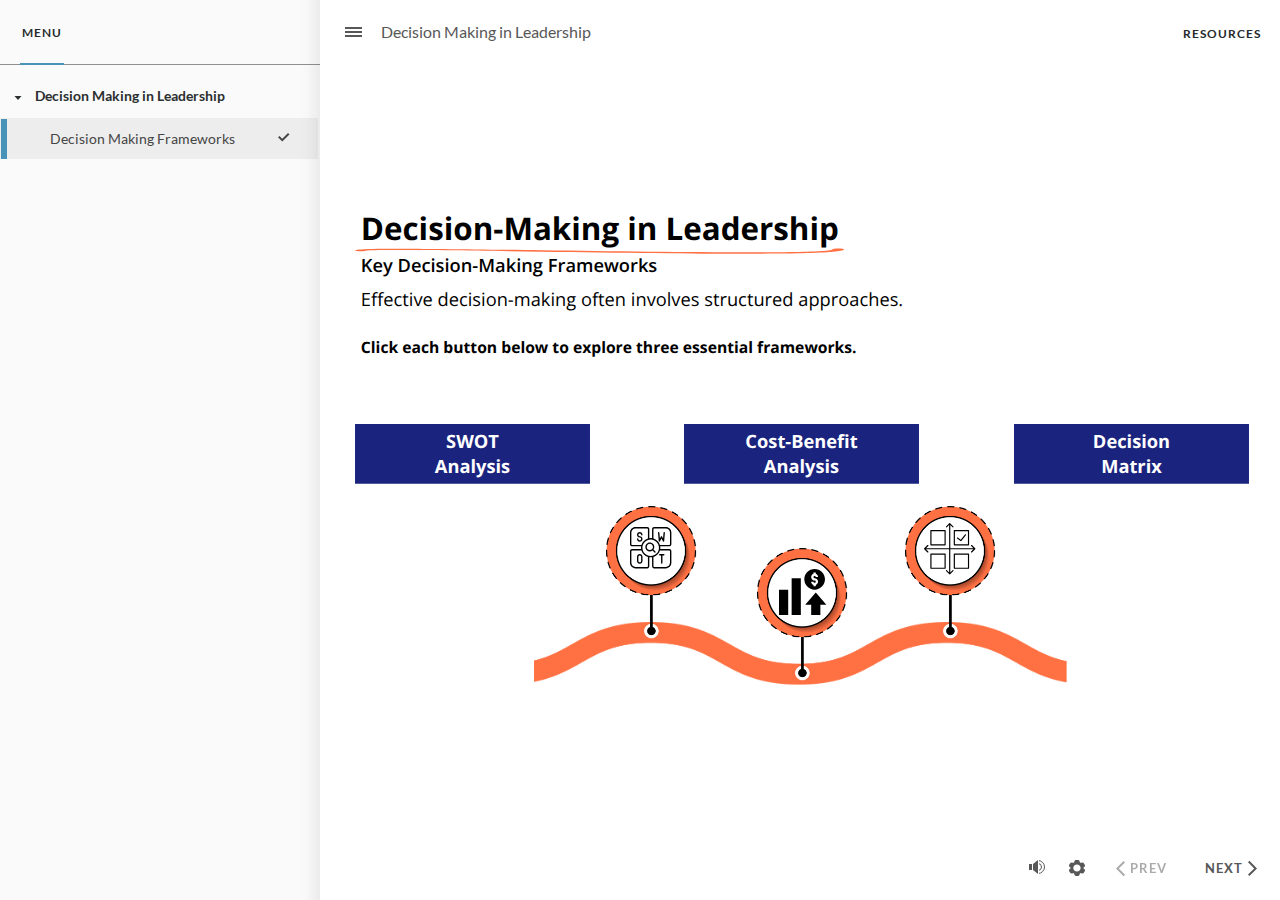
==== index.html @ da57da9d "Initiate WHMIS Mobile Responsive" ====
﻿<!doctype html>
<html lang="en-US">
<head>
  <meta charset="utf-8">
  <!-- Created using Storyline 360 x64 - http://www.articulate.com  -->
  <!-- version: 3.90.32893.0 -->
  <title>Decision Making in Leadership</title>
  <meta http-equiv="x-ua-compatible" content="IE=edge"/>
  <meta name="viewport" content="width=device-width,initial-scale=1,user-scalable=no,shrink-to-fit=no,minimal-ui"/>
  <meta name="apple-mobile-web-app-capable" content="yes"/>
  <style>
    html, body { height: 100%; padding: 0; margin: 0 }
    #app { height: 100%; width: 100%; }
  </style>

  <script>
    window.DS = {};
    window.globals = {
      DATA_PATH_BASE: '',
      HAS_FRAME: true,
      HAS_SLIDE: true,

      lmsPresent: false,
      tinCanPresent: false,
      cmi5Present: false,
      aoSupport: false,
      scale: 'noscale',
      captureRc: false,
      browserSize: 'optimal',
      bgColor: '#FFFFFF',
      features: 'DropInAcc,DropInBase,DropInCore,DropInInteractions,DropInMisc,DropInVectors,DropInVideo,LayerPresentAsDialog,MultipleQuizTracking,UpdatedThemeEditor',
      themeName: 'unified',
      preloaderColor: '#8C8C8C',
      suppressAnalytics: false,
      productChannel: 'stable',
      publishSource: 'storyline',
      aid: 'aid|f736c54e-aaff-4381-aeaa-d3088aadd801',
      cid: '1b842025-2446-4b0e-821f-c59495682ac9',
      playerVersion: '3.90.32893.0',
      publishTimestamp: '2024-08-10T23:24:56.3352626Z',
      maxIosVideoElements: 10,
      connectionSettings: { message: 'You%20are%20offline.%20Trying%20to%20reconnect...', useDarkTheme: true, mode: 'disabled' },
      hasFeature: function(feature) {
        return this.features.split(',').includes(feature);
      },
      
      parseParams: function(qs) {
        if (window.globals.parsedParams != null) {
          return window.globals.parsedParams;
        }
        qs = (qs || window.location.search.substr(1)).split('+').join(' ');
        var params = {},
            tokens,
            re = /[?&]?([^=]+)=([^&]*)/g;

        while (tokens = re.exec(qs)) {
          params[decodeURIComponent(tokens[1]).trim()] =
            decodeURIComponent(tokens[2]).trim();
        }
        window.globals.parsedParams = params;
        return params;
      }

    };
  </script>
  <script>
    var isIe11 = ('ActiveXObject' in window || window.MSBlobBuilder != null)
      && window.msCrypto != null && !window.ActiveXObject;
    if (isIe11) {
      window.globals.unsupportedBrowser = true;
      document.write(atob('[base64]'));
    }
  </script>

  <script>
    if (window.globals.hasFeature('MultiLanguageSinglePackageSupport')) {
      
      
    }
  </script>

  
  <script>window.THREE = { };</script>
  
</head>
<body style="background: #FFFFFF" class="cs-HTML theme-unified">
  <!-- 360 -->
  <script>!function(){var e,i=/iPhone/i,o=/iPod/i,n=/iPad/i,t=/\biOS-universal(?:.+)Mac\b/i,r=/\bAndroid(?:.+)Mobile\b/i,a=/Android/i,d=/(?:SD4930UR|\bSilk(?:.+)Mobile\b)/i,p=/Silk/i,l=/Windows Phone/i,u=/\bWindows(?:.+)ARM\b/i,b=/BlackBerry/i,s=/BB10/i,c=/Opera Mini/i,f=/\b(CriOS|Chrome)(?:.+)Mobile/i,h=/Mobile(?:.+)Firefox\b/i,v=function(e){return void 0!==e&&"MacIntel"===e.platform&&"number"==typeof e.maxTouchPoints&&e.maxTouchPoints>1&&"undefined"==typeof MSStream};e=function(e){var m={userAgent:"",platform:"",maxTouchPoints:0};e||"undefined"==typeof navigator?"string"==typeof e?m.userAgent=e:e&&e.userAgent&&(m={userAgent:e.userAgent,platform:e.platform,maxTouchPoints:e.maxTouchPoints||0}):m={userAgent:navigator.userAgent,platform:navigator.platform,maxTouchPoints:navigator.maxTouchPoints||0};var g=m.userAgent,y=g.split("[FBAN");void 0!==y[1]&&(g=y[0]),void 0!==(y=g.split("Twitter"))[1]&&(g=y[0]);var A=function(e){return function(i){return i.test(e)}}(g),w={apple:{phone:A(i)&&!A(l),ipod:A(o),tablet:!A(i)&&(A(n)||v(m))&&!A(l),universal:A(t),device:(A(i)||A(o)||A(n)||A(t)||v(m))&&!A(l)},amazon:{phone:A(d),tablet:!A(d)&&A(p),device:A(d)||A(p)},android:{phone:!A(l)&&A(d)||!A(l)&&A(r),tablet:!A(l)&&!A(d)&&!A(r)&&(A(p)||A(a)),device:!A(l)&&(A(d)||A(p)||A(r)||A(a))||A(/\bokhttp\b/i)},windows:{phone:A(l),tablet:A(u),device:A(l)||A(u)},other:{blackberry:A(b),blackberry10:A(s),opera:A(c),firefox:A(h),chrome:A(f),device:A(b)||A(s)||A(c)||A(h)||A(f)},any:!1,phone:!1,tablet:!1};return w.any=w.apple.device||w.android.device||w.windows.device||w.other.device,w.phone=w.apple.phone||w.android.phone||w.windows.phone,w.tablet=w.apple.tablet||w.android.tablet||w.windows.tablet,w}(),"object"==typeof exports&&"undefined"!=typeof module?module.exports=e:"function"==typeof define&&define.amd?define((function(){return e})):this.isMobile=e}();
    window.isMobile.apple.tablet = window.isMobile.apple.tablet ||
      (navigator.platform === 'MacIntel' && navigator.maxTouchPoints > 1);
    window.isMobile.apple.device = window.isMobile.apple.device || window.isMobile.apple.tablet;
    window.isMobile.tablet = window.isMobile.tablet || window.isMobile.apple.tablet;
    window.isMobile.any = window.isMobile.any || window.isMobile.apple.tablet;
  </script>

  <div id="focus-sink" tabindex="-1"></div>

  <div id="preso"></div>
  <script>
    (function() {

      var classTypes = [ 'desktop', 'mobile', 'phone', 'tablet' ];

      var addDeviceClasses = function(prefix, testObj) {
        var curr, i;
        for (i = 0; i < classTypes.length; i++) {
          curr = classTypes[i];
          if (testObj[curr]) {
            document.body.classList.add(prefix + curr);
          }
        }
      };

      var params = window.globals.parseParams(),
          isDevicePreview = params.devicepreview === '1',
          isPhoneOverride = params.deviceType === 'phone' || (isDevicePreview && params.phone == '1'),
          isTabletOverride = (params.deviceType === 'tablet' || isDevicePreview) && !isPhoneOverride,
          isMobileOverride = isPhoneOverride || isTabletOverride;

      var deviceView = {
        desktop: !window.isMobile.any && !isMobileOverride,
        mobile: window.isMobile.any || isMobileOverride,
        phone: isPhoneOverride || (window.isMobile.phone && !isTabletOverride),
        tablet: isTabletOverride || window.isMobile.tablet
      };

      window.globals.deviceView = deviceView;
      window.isMobile.desktop = !window.isMobile.any;
      window.isMobile.mobile = window.isMobile.any;

      addDeviceClasses('view-', deviceView);

    })();
  </script>
  
  <script src='story_content/triggers.js' type=text/javascript></script>
<script src='story_content/user.js' type=text/javascript></script>
  <div class="slide-loader"></div>

  <script>
    var doc = document, loader = doc.body.querySelector('.slide-loader'); [ 1, 2, 3 ].forEach(function(n) { var d = doc.createElement('div'); d.style.backgroundColor = window.globals.preloaderColor; d.classList.add('mobile-loader-dot'); d.classList.add('dot' + n); loader.appendChild(d); });
  </script>

  <div class="mobile-load-title-overlay" style="display: none">
    <div class="mobile-load-title">Decision Making in Leadership</div>
  </div>

  <div class="mobile-chrome-warning"></div>

  
<style>
  .warn-connection-dialog {
    display: none;
    background: transparent;
    pointer-events: all;
    position: fixed;
    left: 0;
    top: 0;
    width: 100%;
    height: 100%;
    z-index: 999;
  }

  .warn-connection-content {
    pointer-events: all;
    border-radius: 4px;
    background: white;
    border: 1px solid #E7E7E7;
    color: #333333;
    box-shadow: 0 2px 4px rgba(0, 0, 0, 0.25);
    transition: all 150ms ease-out;
    position: absolute;
    white-space: nowrap;
  }

  .view-phone.is-landscape .warn-connection-content {
    left: 23px;
    bottom: 23px;
  }

  .view-tablet.is-landscape .warn-connection-content {
    left: 50%;
    top: 20px;
    transform: translateX(-50%);
  }

  .view-mobile.is-portrait .warn-connection-content {
    transform: translate(-50%, calc(-100% - 15px));
  }

  .warn-connection-content p {
    display: inline-block;
    margin: 0 8px 0 0;
    line-height: 33px;
    font-size: 11px;
  }

  .warn-connection-content svg {
    position: relative;
    vertical-align: middle;
    margin: 0 2px 2px 8px;
  }

  .view-desktop .warn-connection-content {
    left: 1.5em;
    bottom: 1.5em;
  }

  .view-desktop .warn-connection-content p {
    font-size: 1.1em;
  }

  .is-offline .warn-connection-dialog {
    display: block;
  }

  .is-offline .cs-panel * {
    pointer-events: none !important;
  }

  .is-offline .cs-panel {
    pointer-events: all !important;
  }

  .is-offline #nav-controls * {
    pointer-events: none !important;
  }

  .is-offline #nav-controls {
    pointer-events: all !important;
  }
</style>

<div class="warn-connection-dialog" role="alertdialog" aria-modal="true" tabindex="0" aria-labelledby="warn-connection-message">
  <div class="warn-connection-content">
    <svg width="17" height="15" viewBox="0 0 17 15" xmlns="http://www.w3.org/2000/svg">
      <path fill="#8F0000" stroke="white" d="M16.07,12.98 L15.88,12.23 L9.51,1.21 C8.97,0.26,7.6,0.26,7.06,1.21 L0.69,12.23 C0.15,13.16,0.81,14.36,1.91,14.36 H14.65 C15.47,14.36,16.05,13.7,16.07,12.98 Z"/>
      <path fill="white" stroke="white" d="M8.58,5.5 C8.35,5.28,8.5,5.35,8.21,5.32 C8.09,5.35,7.97,5.49,7.96,5.67 C7.97,5.79,7.98,5.92,7.98,6.04 L7.98,6.04 C7.99,6.17,8,6.31,8.01,6.43 L8.01,6.44 C8.03,6.92,8.06,7.41,8.09,7.9 L8.09,7.9 C8.12,8.39,8.14,8.88,8.17,9.37 C8.17,9.39,8.18,9.42,8.2,9.44 C8.23,9.46,8.25,9.47,8.28,9.47 C8.31,9.47,8.34,9.46,8.35,9.44 C8.37,9.43,8.38,9.4,8.39,9.35 L8.39,9.34 C8.39,9.24,8.4,9.15,8.4,9.05 L8.4,9.05 C8.41,8.96,8.41,8.86,8.42,8.75 C8.43,8.44,8.45,8.12,8.47,7.81 L8.47,7.81 C8.49,7.49,8.51,7.18,8.53,6.87 C8.55,6.46,8.56,6.05,8.59,5.64 L8.6,5.62 C8.6,5.57,8.59,5.53,8.58,5.5 L8.21,5.32 Z"/>
      <circle fill="white" stroke="white" cx="8.3" cy="11.35" r="0.3"/>
    </svg>
    <p id="warn-connection-message">You are offline. Trying to reconnect...</p>
  </div>
</div>

<script>
  (function() {
    window.DS.connection = {
      warningShown: false,
      assets: {},
      loadingAssetGroup: false,
      retryDelay: 500
    };

    var connectionSettings = window.globals.connectionSettings || {};

    var useConnectionMessages = window.AbortController != null &&
      window.location.protocol != 'file:' &&
      connectionSettings.mode === 'normal';

    window.DS.connection.useConnectionMessages = useConnectionMessages;

    var assetCount = 0;
    var checkLoadedId;


    if (useConnectionMessages && connectionSettings != null) {
      var contentEl = document.querySelector('.warn-connection-content');
      var messageEl = contentEl.querySelector('p');

      if (connectionSettings.useDarkTheme) {
        contentEl.style.borderColor = '#BABBBA';
        contentEl.style.backgroundColor = '#282828';
        contentEl.style.color = '#FFFFFF';
      }

      if (connectionSettings.message != null) {
        messageEl.textContent = window.decodeURIComponent(connectionSettings.message);
      }
    }

    function checkAssetsReady() {
      for (var i in DS.connection.assets) {
        if (!DS.connection.assets[i].success) {
          return false;
        }
      }
      return true;
    }

    function stopAssetGroup() {
      if (!useConnectionMessages) { return; }

      assetCount = 0;

      DS.connection.oldAssetGroup = DS.connection.assets;
      DS.connection.assets = {};
      DS.connection.loadingAssetGroup = false;
      clearInterval(checkLoadedId);
    }

    function startAssetGroup() {
      if (!useConnectionMessages) { return; }
      var ticks = 0;
      clearInterval(checkLoadedId);
      checkLoadedId = setInterval(function() {
        var loaded = 0;
        if (assetCount === 0 && loaded === 0) {
          clearInterval(checkLoadedId);
          return;
        }

        for (var i in DS.connection.assets) {
          if (DS.connection.assets[i].success) {
            loaded++;
          }
        }

        if (assetCount === loaded && checkAssetsReady()) {
          for (var i in DS.connection.assets) {
            if (DS.connection.assets[i].action) {
              DS.connection.assets[i].action();
            }
          }
          hideWarning();
          stopAssetGroup();
        }
      }, 100)
    }

    function requiredAsset(url, action, retry, type) {
      if (!useConnectionMessages) { return; }
      if (DS.connection.assets[url]) { return; }

      DS.connection.assets[url] = {
        success: false, action: action, retry: retry, type: type
      };
      assetCount = Object.keys(DS.connection.assets).length;
      if (!DS.connection.loadingAssetGroup) {
        startAssetGroup();
      }
      DS.connection.loadingAssetGroup = true;
    }

    function assetLoaded(url) {
      if (!useConnectionMessages) { return; }
      if (DS.connection.assets[url]) {
        DS.connection.assets[url].success = true;
      }
    }

    function assetFailed(url) {
      if (!useConnectionMessages) { return; }
      if (!DS.connection.assets[url]) {
        if (/\.js$/.test(url) && url.indexOf('transcripts') === -1) {
          setTimeout(function() {
            if (DS.connection.lastSlideLoaded != null) {
              DS.connection.lastSlideLoaded();
            }
          }, DS.connection.retryDelay);
        }
        return;
      }
      if (!DS.connection.warningShown) { showWarning(); }
      if (DS.connection.assets[url].retry) {
        setTimeout(function() {
          if (!DS.connection.assets[url].success) {
            DS.connection.assets[url].retry()
          }
        }, DS.connection.retryDelay);
      }
    }

    function hideWarning() {
      document.body.classList.remove('is-offline');
      DS.connection.warningShown = false;
      enableKeys();
    }
    DS.connection.hideWarning = hideWarning

    function showWarning(btn) {
      document.body.classList.add('is-offline')
      DS.connection.warningShown = true;
      updateWarningPosition();
      disableKeys();
    }

    function updateWarningPosition() {
      if (!DS.connection.warningShown) {
        return;
      }

      var isPortrait = document.body.classList.contains('is-portrait');
      var isMobile = document.body.classList.contains('view-mobile');
      var warningEl = document.querySelector('.warn-connection-content');

      if (isPortrait && isMobile) {
        var slide = document.querySelector('.primary-slide');
        var slideRect = slide != null
          ? slide.getBoundingClientRect()
          : { top: window.innerHeight, left: 0, width: window.innerWidth };

        warningEl.style.top = `${slideRect.top}px`
        warningEl.style.left = `${slideRect.left + slideRect.width / 2}px`
      } else {
        warningEl.style.top = null;
        warningEl.style.left = null;
      }

      window.requestAnimationFrame(updateWarningPosition);
    }

    function onDisableKeyDown(e) {
      e.preventDefault();
      e.stopImmediatePropagation();
    }

    function onDisableKeyUp(e) {
      e.preventDefault();
      e.stopImmediatePropagation();
    }

    var accStyle = document.createElement('style');
    var warnDialogEl = document.querySelector('.warn-connection-dialog');

    function disableKeys() {
      if (DS.views && DS.views.nsStack && DS.views.nsStack.length === 1) {
        DS.views.nsStack[0].tabReachable = false
        DS.views.nsStack[0].updateTabIndex(true, true);
      }

      accStyle.innerHTML = '.acc-shadow-dom { display: none; }';
      document.body.appendChild(accStyle);

      warnDialogEl.parentNode.append(warnDialogEl);
      warnDialogEl.focus();
    }

    function enableKeys() {
      accStyle.remove();
      if (DS.views && DS.views.nsStack && DS.views.nsStack.length === 1 && DS.views.nsStack[0].name === '_frame') {
        DS.views.nsStack[0].tabReachable = true;
        DS.views.nsStack[0].updateTabIndex();
      }
    }

    // these will all be noops if the feature flag isn't set in
    // the data and `window.globals.features`
    DS.connection.requiredAsset = requiredAsset;
    DS.connection.assetLoaded = assetLoaded;
    DS.connection.assetFailed = assetFailed;
    DS.connection.stopAssetGroup = stopAssetGroup;
    DS.connection.startAssetGroup = startAssetGroup;
  })();
</script>


  <script>
    
    if (window.autoSpider && window.vInterfaceObject) {
      document.querySelector('.mobile-load-title-overlay').style.display = 'none';
    }
  </script>

  

  <link rel="stylesheet" href="html5/data/css/output.min.css" data-noprefix/>
</body>
<script src="html5/lib/scripts/bootstrapper.min.js"></script>
</html>
---- html5/data/css/output.min.css ----
@font-face {
  font-family: 'LatoBold Charset1_ BoldC9734A24';
  src: url('[data-uri]');
  font-style: normal;
  font-weight: normal;
}
@font-face {
  font-family: 'Lato Charset1_ 6N2xPAdk33D9E3E8';
  src: url('[data-uri]');
  font-style: normal;
  font-weight: normal;
}
@font-face {
  font-family: 'Open Sans Charset1_ 6DQ9A787F08';
  src: url('[data-uri]');
  font-style: normal;
  font-weight: normal;
}
@font-face {
  font-family: 'Open Sans SemiBold BoldFB4260C0';
  src: url('[data-uri]');
  font-style: normal;
  font-weight: normal;
}
@font-face {
  font-family: 'Open SansBold CharsBoldFCAA1B96';
  src: url('[data-uri]');
  font-style: normal;
  font-weight: normal;
}
@font-face {
  font-family: 'Open Sans Charset0_v9TY33EDE6F2';
  src: url('[data-uri]');
  font-style: normal;
  font-weight: normal;
}
@font-face {
  font-family: 'Open Sans SemiBold Bold00AC2607';
  src: url('[data-uri]');
  font-style: normal;
  font-weight: normal;
}
@font-face {
  font-family: 'Open SansBold CharsBoldE47A47C6';
  src: url('[data-uri]');
  font-style: normal;
  font-weight: normal;
}
.cs-HTML {
  background: rgba(255, 255, 255, 1);
}
.cs-pxabnsnfns00001100101 .cs-infopanel  {
  box-shadow: 0 1px 0 rgba(0, 0, 0, 0);
  background: rgba(255, 255, 255, 1);
}
.cs-pxabnsnfns00001100101 .cs-infopanel .cs-link {
  color: rgba(88, 88, 88, 1);
}
.cs-pxabnsnfns00001100101 .cs-infopanel .cs-link:hover {
  color: rgba(255, 255, 255, 1);
}
.cs-pxabnsnfns00001100101 .cs-infopanel .cs-name {
  color: rgba(68, 68, 68, 1);
}
.cs-pxabnsnfns00001100101 .cs-infopanel .cs-title {
  color: rgba(153, 153, 153, 1);
}
.cs-pxabnsnfns00001100101 .cs-infopanelpopup  {
  box-shadow: 0 1px 0 rgba(0, 0, 0, 0);
  background: rgba(0, 0, 0, 0);
}
.cs-pxabnsnfns00001100101 .cs-infopanelpopup .cs-link {
  color: rgba(255, 0, 0, 1);
}
.cs-pxabnsnfns00001100101 .cs-infopanelpopup .cs-link:hover {
  color: rgba(255, 255, 255, 1);
}
.cs-pxabnsnfns00001100101 .cs-infopanelpopup .cs-name {
  color: rgba(255, 255, 255, 1);
}
.cs-pxabnsnfns00001100101 .cs-infopanelpopup .cs-bio {
  color: rgba(88, 88, 88, 1);
}
.cs-pxabnsnfns00001100101 .cs-timer  {
  color: rgba(88, 88, 88, 1);
}
.cs-pxabnsnfns00001100101 .cs-duration stop:first-child {
  stop-color: rgba(220, 220, 220, 1);
}
.cs-pxabnsnfns00001100101 .cs-duration stop:last-child {
  stop-color: rgba(220, 220, 220, 1);
}
.cs-pxabnsnfns00001100101 .cs-elapsed stop:first-child {
  stop-color: rgba(254, 227, 71, 1);
}
.cs-pxabnsnfns00001100101 .cs-elapsed stop:last-child {
  stop-color: rgba(254, 227, 71, 1);
}
.cs-pxabnsnfns00001100101 .cs-timer .cs-pie .cs-innerstroke {
  stroke: rgba(199, 199, 199, 1);
}
.cs-pxabnsnfns00001100101 .cs-timer .cs-pie .cs-innerborder {
  stroke: rgba(255, 255, 255, 1);
}
.cs-pxabnsnfns00001100101 .cs-window  {
  box-shadow: 0 8px 5px rgba(0, 0, 0, 0.2);
  border-color: rgba(49, 99, 0, 1);
  background: rgba(250, 250, 250, 1);
  color: rgba(70, 70, 70, 1);
}
.cs-pxabnsnfns00001100101 .cs-window .cs-diva {
  border-color: rgba(0, 0, 0, 0);
}
.cs-pxabnsnfns00001100101 .cs-window .cs-divb {
  border-color: rgba(0, 0, 0, 0);
}
.cs-pxabnsnfns00001100101 .cs-editor .cs-editor-slide {
  color: rgba(255, 255, 255, 1);
}
.cs-pxabnsnfns00001100101 .cs-editor .cs-editor-html {
  color: rgba(70, 70, 70, 1);
}
.cs-pxabnsnfns00001100101 .cs-editor .cs-editor-button {
  text-shadow: 0 1px 0 rgba(0, 0, 0, 0);
  color: rgba(255, 255, 255, 1);
  border-color: rgba(33, 68, 0, 1);
  background: rgba(60, 124, 0, 1);
}
.cs-pxabnsnfns00001100101 .cs-editor .cs-editor-button:hover {
  background: rgba(66, 142, 0, 1);
}
.cs-pxabnsnfns00001100101 .cs-editor .cs-editor-button:active {
  background: rgba(46, 93, 0, 1);
}
.cs-pxabnsnfns00001100101 .cs-listitem  {
  color: rgba(70, 70, 70, 1);
  border-color: none;
  border: 1px solid transparent;
}
.cs-pxabnsnfns00001100101 .cs-listitem:hover {
  background: rgba(0, 0, 0, 0.05);
  border-color: rgba(142, 143, 142, 1) !important;
  border-width: 1px;
  border-radius: 2px;
  border-style: solid;
  box-sizing: border-box;
}
.cs-pxabnsnfns00001100101 .cs-listitem.hover {
  background: rgba(0, 0, 0, 0.05);
  border-color: rgba(142, 143, 142, 1) !important;
  border-width: 1px;
  border-radius: 2px;
  border-style: solid;
  box-sizing: border-box;
}
.cs-pxabnsnfns00001100101 .cs-glossary  {
  color: rgba(70, 70, 70, 1);
}
.cs-pxabnsnfns00001100101 .cs-glossary .cs-scrolling-panel {
  background: rgba(0, 0, 0, 0);
}
.cs-pxabnsnfns00001100101 .cs-glossary .cs-term.cs-selected .cs-choice-list-trigger {
  color: rgba(255, 255, 255, 1);
  background: rgba(255, 255, 255, 1);
}
.cs-pxabnsnfns00001100101 .cs-glossary .cs-term.cs-selected .cs-choice-list-trigger:focus {
  color: rgba(255, 255, 255, 1);
  background: rgba(255, 255, 255, 1);
}
.cs-pxabnsnfns00001100101 .cs-glossary .cs-term:hover .cs-choice-list-trigger {
  background: rgba(70, 70, 70, 1);
}
.cs-pxabnsnfns00001100101 .cs-glossary .cs-term.hover .cs-choice-list-trigger {
  background: rgba(70, 70, 70, 1);
}
.cs-pxabnsnfns00001100101 .cs-glossary .cs-term .cs-choice-list-trigger:focus {
  background: rgba(70, 70, 70, 1);
}
.cs-pxabnsnfns00001100101 .cs-glossary .cs-diva {
  border-color: rgba(0, 0, 0, 0);
}
.cs-pxabnsnfns00001100101 .cs-glossary .cs-divb {
  border-color: rgba(0, 0, 0, 0);
}
.cs-pxabnsnfns00001100101 .cs-glossary .cs-divc {
  border-color: rgba(0, 0, 0, 0);
}
.cs-pxabnsnfns00001100101 .cs-glossary .cs-heading {
  color: rgba(44, 47, 48, 1);
  font-weight: 700;
}
.note-content p span {
  color: rgba(70, 70, 70, 1);
  line-height: 1.4em;
  font-size: 103.769%;
}
.cs-pxabnsnfns00001100101 .cs-resource .cs-separator {
  border-color: rgba(0, 0, 0, 0);
}
.cs-pxabnsnfns00001100101 .cs-outline  {
  color: rgba(45, 45, 45, 1);
}
.cs-pxabnsnfns00001100101 .cs-outline .cs-diva {
  border-color: rgba(0, 0, 0, 0);
}
.cs-pxabnsnfns00001100101 .cs-outline .cs-divb {
  border-color: rgba(0, 0, 0, 0);
}
.cs-pxabnsnfns00001100101 .cs-outline .cs-divc {
  border-color: rgba(0, 0, 0, 0);
}
.cs-pxabnsnfns00001100101 .cs-outline .cs-search-filter:hover {
  color: rgba(0, 0, 0, 0);
}
.cs-pxabnsnfns00001100101 .cs-outline .cs-search-filter.hover {
  color: rgba(0, 0, 0, 0);
}
.cs-pxabnsnfns00001100101 .cs-transcript  {
  color: rgba(255, 255, 255, 1);
}
.cs-pxabnsnfns00001100101 .cs-transcript .cs-div {
  border-color: rgba(0, 0, 0, 0);
}
.cs-pxabnsnfns00001100101 .cs-tabs:not(.topmenu-item) {
  color: rgba(39, 43, 44, 1);
}
.cs-pxabnsnfns00001100101 .cs-tabs .cs-inner-button:not(.topmenu-item) {
  text-shadow: 0 1px 0 rgba(0, 0, 0, 0);
}
.cs-pxabnsnfns00001100101 .cs-tabs:hover:not(.topmenu-item) {
  color: rgba(39, 43, 44, 1);
}
.cs-pxabnsnfns00001100101 .cs-tabs.cs-selected {
  background: rgba(0, 0, 0, 0);
  color: rgba(39, 43, 44, 1);
}
.cs-pxabnsnfns00001100101 .cs-seekcontrol  {
  background: rgba(0, 0, 0, 0);
  border-color: rgba(0, 0, 0, 0);
}
.cs-pxabnsnfns00001100101 .cs-seekcontrol .cs-button:hover .cs-icon {
  fill: rgba(255, 255, 255, 1);
}
.cs-pxabnsnfns00001100101 .cs-seekcontrol .cs-button.hover .cs-icon {
  fill: rgba(255, 255, 255, 1);
}
.cs-pxabnsnfns00001100101 .cs-seekcontrol .cs-button .cs-icon-shadow {
  fill: rgba(0, 0, 0, 0);
}
.cs-pxabnsnfns00001100101 .cs-seekcontrol .cs-button .cs-icon {
  fill: rgba(140, 140, 140, 1);
}
.cs-pxabnsnfns00001100101 .cs-seekcontrol .cs-seek .cs-fill {
  background: rgba(255, 255, 255, 0.6);
}
.cs-pxabnsnfns00001100101 .cs-seekcontrol .cs-seek {
  background: rgba(142, 143, 142, 1);
  border-color: rgba(0, 0, 0, 0);
}
.cs-pxabnsnfns00001100101 .cs-searchinput .cs-input {
  color: rgba(70, 70, 70, 1);
  border-color: rgba(0, 0, 0, 0);
  background: rgba(0, 0, 0, 0.05);
}
.cs-pxabnsnfns00001100101 .cs-searchinput .cs-input:focus {
  color: rgba(44, 47, 48, 1);
  background: rgba(41, 41, 41, 1);
}
.cs-pxabnsnfns00001100101 .cs-searchinput .cs-input:hover {
  box-shadow: inset 0 0 1px 0 rgba(69, 126, 19, 0);
}
.cs-pxabnsnfns00001100101 .cs-searchinput .cs-input.hover {
  box-shadow: inset 0 0 1px 0 rgba(69, 126, 19, 0);
}
.cs-pxabnsnfns00001100101 .cs-searchinput .cs-button .cs-icon {
  fill: rgba(88, 88, 88, 1);
}
.cs-pxabnsnfns00001100101 .cs-searchinput .cs-button:hover {
  fill: rgba(63, 133, 0, 1);
}
.cs-pxabnsnfns00001100101 .cs-searchinput .cs-button.hover {
  fill: rgba(63, 133, 0, 1);
}
.cs-pxabnsnfns00001100101 .cs-menu  {
  box-shadow: 0 1px 0 rgba(0, 0, 0, 0);
  background: rgba(250, 250, 250, 1);
}
.cs-pxabnsnfns00001100101 .cs-topmenu-item.active .cs-tab {
  background: rgba(250, 250, 250, 1);
}
.cs-pxabnsnfns00001100101 .cs-logo  {
  box-shadow: 0 1px 0 rgba(37, 75, 0, 1);
  background: rgba(255, 255, 255, 0);
}
.cs-pxabnsnfns00001100101 .cs-checkbox  {
  color: rgba(255, 255, 255, 1);
}
.cs-pxabnsnfns00001100101 .cs-checkbox:hover {
  border-color: rgba(175, 221, 130, 1);
}
.cs-pxabnsnfns00001100101 .cs-checkbox.hover {
  border-color: rgba(175, 221, 130, 1);
}
.cs-pxabnsnfns00001100101 .cs-checkbox .cs-box {
  color: rgba(255, 255, 255, 1);
  border-color: rgba(42, 83, 0, 1);
}
.cs-pxabnsnfns00001100101 .cs-checkbox .cs-box:checked::after {
  color: rgba(43, 196, 0, 1);
}
.cs-pxabnsnfns00001100101 .cs-button  {
  text-shadow: 0 1px 0 rgba(0, 0, 0, 0);
  color: rgba(88, 88, 88, 1);
  border-color: rgba(0, 0, 0, 0);
  background: rgba(0, 0, 0, 0);
  box-shadow: 0 1px 0 rgba(0, 0, 0, 0);
}
.cs-pxabnsnfns00001100101 .cs-button .cs-icon {
  fill: rgba(88, 88, 88, 1);
}
.cs-pxabnsnfns00001100101 .cs-button .cs-icon-shadow {
  fill: rgba(0, 0, 0, 0);
}
.cs-pxabnsnfns00001100101 .cs-button:hover {
  background: rgba(39, 43, 44, 1);
}
.cs-pxabnsnfns00001100101 .cs-button.hover {
  background: rgba(39, 43, 44, 1);
}
.cs-pxabnsnfns00001100101 .cs-button:active {
  background: rgba(0, 0, 0, 0);
}
.cs-pxabnsnfns00001100101 .cs-button.cs-disabled:hover {
  background: rgba(0, 0, 0, 0);
}
.cs-pxabnsnfns00001100101 .cs-button.cs-disabled.hover {
  background: rgba(0, 0, 0, 0);
}
.cs-pxabnsnfns00001100101 .cs-button.cs-disabled:active {
  background: rgba(0, 0, 0, 0);
}
.cs-pxabnsnfns00001100101 .cs-button.cs-volume:hover {
  background: rgba(0, 0, 0, 0);
}
.cs-pxabnsnfns00001100101 .cs-button.cs-volume.hover {
  background: rgba(0, 0, 0, 0);
}
.cs-pxabnsnfns00001100101 .cs-button.cs-volume:active {
  background: rgba(0, 0, 0, 0);
}
.cs-pxabnsnfns00001100101.cs-base  {
  color: rgba(88, 88, 88, 1);
  border-color: rgba(255, 255, 255, 0);
  background: rgba(255, 255, 255, 1);
}
.cs-pxabnsnfns00001100101.cs-base .cs-separator .cs-diva {
  background: rgba(250, 250, 250, 1);
}
.cs-pxabnsnfns00001100101.cs-base .cs-separator .cs-divb {
  background: rgba(0, 0, 0, 0);
}
.cs-pxabnsnfns00001100101.cs-base .cs-topmenu-item.active .cs-tab {
  border-color: rgba(250, 250, 250, 1);
}
.cs-pxabnsnfns00001100101.cs-base .cs-topmenu-item.active .cs-panel {
  border-color: rgba(250, 250, 250, 1);
}
.cs-pxabnsnfns00001100101.cs-base .cs-left {
  background: rgba(250, 250, 250, 1);
}
.cs-pxabnsnfns00001100101.cs-base .cs-area-primary .cs-slide-container {
  background: rgba(255, 255, 255, 1);
}
.cs-pxabnsnfns00001100101.cs-base.cs-custom-theme .cs-brandhighlight-bg {
  background: rgba(72, 147, 184, 1) !important;
}
.cs-pxabnsnfns00001100101.cs-base.cs-custom-theme .cs-brandhighlight-secondary-bg {
  background: rgba(72, 147, 184, 1) !important;
}
.cs-pxabnsnfns00001100101.cs-base.cs-custom-theme .cs-brandhighlight-border {
  border-color: rgba(72, 147, 184, 1) !important;
}
.cs-pxabnsnfns00001100101.cs-base.cs-custom-theme .cs-brandhighlight-text {
  color: rgba(72, 147, 184, 1) !important;
}
.cs-pxabnsnfns00001100101.cs-base.cs-custom-theme .cs-brandhighlight-fill {
  fill: rgba(72, 147, 184, 1) !important;
}
.cs-pxabnsnfns00001100101.cs-base.cs-custom-theme .cs-listitem.cs-selected {
  background-color: rgba(0, 0, 0, 0.05) !important;
}
.cs-pxabnsnfns00001100101 .cs-volume::-moz-range-thumb {
  border-color: rgba(43, 85, 0, 1);
  box-shadow: inset 0 0 1px 0 rgba(43, 85, 0, 1);
  background: rgba(255, 255, 255, 1);
}
.cs-pxabnsnfns00001100101 .cs-volume::-ms-thumb {
  border-color: rgba(43, 85, 0, 1);
  box-shadow: inset 0 0 1px 0 rgba(43, 85, 0, 1);
  background: rgba(255, 255, 255, 1);
}
.cs-pxabnsnfns00001100101 .cs-volume::-webkit-slider-thumb {
  border-color: rgba(43, 85, 0, 1);
  box-shadow: inset 0 0 1px 0 rgba(43, 85, 0, 1);
  background: rgba(255, 255, 255, 1);
}
.cs-pxabnsnfns00001100101 .cs-volume::-moz-range-track {
  border-color: rgba(66, 140, 1, 1);
  background: rgba(142, 143, 142, 1);
}
.cs-pxabnsnfns00001100101 .cs-volume::-ms-track {
  border-color: rgba(66, 140, 1, 1);
  background: rgba(142, 143, 142, 1);
}
.cs-pxabnsnfns00001100101 .cs-volume::-webkit-slider-runnable-track {
  border-color: rgba(66, 140, 1, 1);
  background: rgba(142, 143, 142, 1);
}
body.show-focus .tab-focus-box {
  box-shadow: 0 0 0 1px rgba(255, 255, 0, 1), 0 0 0 3px rgba(0, 32, 96, 1), 0 0 5px 5px rgba(255, 255, 0, 1);
  border-color: transparent;
  outline: 2px transparent solid;
}
.skipnav {
  box-shadow: 0 0 0 1px rgba(255, 255, 0, 1), 0 0 0 3px rgba(0, 32, 96, 1), 0 0 5px 5px rgba(255, 255, 0, 1);
  border-color: transparent;
  outline: 2px transparent solid;
}
.cs-pxabnsnfns00001100101 .cs-listitem:hover {
  color: none;
}
.cs-pxabnsnfns00001100101 .cs-listitem.hover {
  color: none;
}
.cs-pxabnsnfns00001100101 .cs-listitem.cs-viewed {
  color: #464646;
}
.cs-pxabnsnfns00001100101 .cs-listitem {
  color: #464646;
}
.cs-pxabnsnfns00001100101 .cs-listitem:hover .cs-icon-carrot * {
  fill: none;
}
.cs-pxabnsnfns00001100101 .cs-listitem.hover .cs-icon-carrot * {
  fill: none;
}
.cs-pxabnsnfns00001100101 .cs-listitem .cs-icon-carrot {
  color: none;
  top: calc(3px);
}
.cs-pxabnsnfns00001100101 .cs-listitem .cs-icon-carrot .cs-shadow {
  color: #2C2F30;
}
.cs-pxabnsnfns00001100101 .item-collapsible .is-scene {
  color: #2C2F30 !important;
  font-weight: 700;
}
.cs-pxabnsnfns00001100101 .is-scene .cs-icon-carrot * {
  color: #2C2F30 !important;
  font-weight: 700;
}
.cs-pxabnsnfns00001100101 .is-scene:not(.outline-links-collapse) > a {
  color: #2C2F30;
}
.cs-pxabnsnfns00001100101 .is-scene:not(.outline-links-collapse) .cs-icon-carrot * {
  fill: none !important;
  color: #2C2F30 !important;
}
.cs-pxabnsnfns00001100101 .tabs, .cs-pxabnsnfns00001100101 .cs-logo {
  border-bottom: 1px solid rgba(142, 143, 142, 1);
}
.cs-pxabnsnfns00001100101 .area-secondary-wrapper:after {
  background-image: url('[data-uri]');
  background-size: 100%;
}
.cs-pxabnsnfns00001100101 .panel-footer {
  background: #FAFAFA;
}
.cs-pxabnsnfns00001100101 #outline-search {
  background: rgba(0, 0, 0, 0.05);
  border-color: rgba(142, 143, 142, 1);
  border-width: 1px;
  border-style: solid;
}
.cs-pxabnsnfns00001100101 .topmenu-panel #outline-search {
  background: #EAEAEA;
}
.cs-pxabnsnfns00001100101 .search-icon circle, .cs-pxabnsnfns00001100101 .search-icon path {
  stroke: #585858;
}
.cs-pxabnsnfns00001100101 #outline-search input[type   =search] {
  color: #2C2F30;
}
.cs-pxabnsnfns00001100101 #outline-search ::-webkit-input-placeholder {
  color: #464646 !important;
}
.cs-pxabnsnfns00001100101 #outline-search :-ms-input-placeholder {
  color: #464646 !important;
}
.cs-pxabnsnfns00001100101 #outline-search ::-moz-placeholder {
  color: #464646 !important;
  opacity: 1;
}
.cs-pxabnsnfns00001100101 .cs-topmenu-item.active, body:not(.is-touchable-tablet) .cs-pxabnsnfns00001100101 .cs-topmenu-item:hover {
  color: #272B2C;
}
.cs-pxabnsnfns00001100101 .cs-topmenu-item.button-tapped {
  color: #272B2C;
}
.cs-pxabnsnfns00001100101 .cs-topmenu-item.active .cs-tab, .cs-pxabnsnfns00001100101 .cs-topmenu-item .cs-tab {
  background: transparent !important;
  border: none !important;
}
.cs-pxabnsnfns00001100101 .top-tabs-drop-icon div {
  background: #585858;
}
.cs-pxabnsnfns00001100101 .cs-panel.topmenu-panel .panel-content, .cs-pxabnsnfns00001100101 .top-tabs-drop {
  background: #FAFAFA;
}
.cs-pxabnsnfns00001100101 .cs-topmenu-item.active .cs-panel {
  background: #FAFAFA;
}
.cs-pxabnsnfns00001100101 .cs-menu.topmenu-panel, .cs-pxabnsnfns00001100101 .top-tabs-drop {
  border: 1px solid rgba(250, 250, 250, 1) !important;
  border-radius: 3px;
}
.cs-pxabnsnfns00001100101 .resources .resources-list a:hover {
  background: rgba(0, 0, 0, 0.05);
}
body:not(.is-touchable-tablet) .cs-pxabnsnfns00001100101 .resources .resources-list a:hover {
  background: rgba(0, 0, 0, 0.05);
}
.cs-pxabnsnfns00001100101 .resources .resources-list a.hover {
  background: rgba(0, 0, 0, 0.05);
}
body:not(.is-touchable-tablet) .cs-pxabnsnfns00001100101 .resources .resources-list a.hover {
  background: rgba(0, 0, 0, 0.05);
}
.cs-pxabnsnfns00001100101 .resources .resources-list a.button-tapped {
  background: rgba(0, 0, 0, 0.05);
}
.cs-pxabnsnfns00001100101 .cs-icon path, .cs-pxabnsnfns00001100101 .cs-icon rect, .cs-pxabnsnfns00001100101 .cs-icon polygon, .cs-pxabnsnfns00001100101 .menu-icon-wrapper.menu-icon-wrapper-hover path {
  fill: #585858;
}
.cs-pxabnsnfns00001100101 .cs-icon .icon-stroke-only {
  fill: none !important;
  stroke: #585858 !important;
}
body:not(.is-touchable-tablet) .cs-pxabnsnfns00001100101 .cs-button:hover .cs-icon path, body:not(.is-touchable-tablet) .cs-pxabnsnfns00001100101 .cs-button:hover .cs-icon rect, body:not(.is-touchable-tablet) .cs-pxabnsnfns00001100101 .cs-button:hover .cs-icon polygon {
  fill: #272B2C;
}
body:not(.is-touchable-tablet) .cs-pxabnsnfns00001100101 .cs-tabs:hover .search-icon circle, body:not(.is-touchable-tablet) .cs-pxabnsnfns00001100101 .cs-tabs:hover .search-icon path {
  stroke: #272B2C;
}
.cs-pxabnsnfns00001100101 .cs-button.button-tapped .cs-icon path, .cs-pxabnsnfns00001100101 .cs-button.button-tapped .cs-icon rect, .cs-pxabnsnfns00001100101 .cs-button.button-tapped .cs-icon polygon {
  fill: #272B2C;
}
body:not(.is-touchable-tablet) .cs-pxabnsnfns00001100101 .cs-button:hover .cs-icon .icon-stroke-only {
  fill: none !important;
  stroke: #272B2C !important;
}
.cs-pxabnsnfns00001100101 .cs-button:button-tapped .cs-icon .icon-stroke-only {
  fill: none !important;
  stroke: #272B2C !important;
}
.cs-pxabnsnfns00001100101 .menu-icon-wrapper.menu-icon-wrapper-hover svg path {
  fill: #272B2C;
}
.floating-sidebar:not(.sidebar-closed) .cs-pxabnsnfns00001100101 #hamburger .menu-icon-wrapper svg path {
  fill: #BABBBA;
}
.floating-sidebar:not(.sidebar-closed) .cs-pxabnsnfns00001100101 #hamburger .menu-icon-wrapper.menu-icon-wrapper-hover svg path {
  fill: #F8F8F8;
}
.cs-pxabnsnfns00001100101 .volume .btn:before {
  background-image: url('[data-uri]');
}
.cs-pxabnsnfns00001100101 .volume-track {
  background: #8E8F8E;
}
.cs-pxabnsnfns00001100101 .volume-icon circle {
  stroke: #585858;
}
.cs-pxabnsnfns00001100101 .cs-settings > .settings-panel {
  background: #FAFAFA;
  border: 1px solid rgba(250, 250, 250, 1) !important;
  border-radius: 3px;
}
.cs-pxabnsnfns00001100101 .cs-settings > .panel-down-arrow {
  fill: #FAFAFA;
}
.cs-pxabnsnfns00001100101 .switch-toggle .border {
  stroke: #919191;
}
.cs-pxabnsnfns00001100101 .switch-toggle .thumb-off .thumb {
  fill: #585858;
}
.cs-pxabnsnfns00001100101 .switch-toggle .thumb-on .track {
  fill: rgba(72, 147, 184, 0.3);
}
.cs-pxabnsnfns00001100101 .switch-toggle .thumb-off .track {
  fill: rgba(233, 233, 233, 1);
}
.cs-pxabnsnfns00001100101 .switch-label {
  color: #464646;
}
.cs-pxabnsnfns00001100101 .cs-panel .scrollarea-btn:after {
  background: rgba(88, 88, 88, 0.8);
}
.scrollarea-scrollbar:hover .scrollarea-btn:after, .scrollarea-scrollbar.highlight-scrollbar .scrollarea-btn:after {
  background: rgba(88, 88, 88, 0.8);
}
.floating-sidebar .sidebar-overlay {
  background: rgba(0, 0, 0, 0.85);
}
.cs-pxabnsnfns00001100101 .overlay-message {
  background: rgba(0, 0, 0, 0.85);
}
.cs-pxabnsnfns00001100101 .top-ui-bg, .cs-pxabnsnfns00001100101 .bottom-ui-bg, .cs-pxabnsnfns00001100101 .right-ui-bg, .cs-pxabnsnfns00001100101 .left-ui-bg {
  background: rgba(255, 255, 255, 0.8);
}
.cs-pxabnsnfns00001100101 .circle-progress-bg {
  fill: #FFFFFF;
}
.cs-pxabnsnfns00001100101 .circle-progress-well {
  fill: #8E8F8E;
}
.cs-pxabnsnfns00001100101 .circle-progress-pie {
  stroke: #8E8F8E;
}
.cs-pxabnsnfns00001100101 .lightbox .option-pane {
  background: rgba(255, 255, 255, 0.8);
}
.cs-pxabnsnfns00001100101 .lightbox .option-pane:before {
  background: #FFFFFF;
}
.cs-pxabnsnfns00001100101 .message-window {
  background: #FAFAFA;
  border: 1px solid rgba(70, 70, 70, 1) !important;
  border-radius: 3px;
}
.cs-pxabnsnfns00001100101 .message-window-header p, .cs-pxabnsnfns00001100101 .message-window-text {
  color: #464646;
}
.cs-pxabnsnfns00001100101 .message-window-header p {
  border-bottom: 1px solid rgba(70, 70, 70, 1);
}
.cs-pxabnsnfns00001100101 .message-window button.slide-object-button {
  border: 1px solid rgba(70, 70, 70, 1) !important;
}
.cs-pxabnsnfns00001100101 .message-window button.slide-object-button:hover {
  background: rgba(0, 0, 0, 0.05) !important;
}
.message-window .slide-object-button tspan, .message-window .slide-object-button-text tspan {
  fill: #464646 !important;
}
body:not(.is-touchable-tablet) .cs-pxabnsnfns00001100101 .cs-button:hover .text {
  color: #272B2C;
}
.cs-pxabnsnfns00001100101 .cs-button.button-tapped .text {
  color: #272B2C;
}
.cs-pxabnsnfns00001100101.cs-base {
  background: #FFFFFF;
}
.cs-pxabnsnfns00001100101 .cs-menu {
  background: transparent;
}
.cs-pxabnsnfns00001100101 .progress-bar .progress-bar-fill:after {
  background: #4893B8 !important;
}
.cs-pxabnsnfns00001100101 .volume-dot {
  background: #4893B8 !important;
}
.fn-npnxnanbsnfns00001100101 {
  font-family: 'Lato22AB4CAF';
  -webkit-font-variant-ligatures: no-common-ligatures;
  font-variant-ligatures: no-common-ligatures;
}
.fn-pxabnsnfns00001100101 {
  font-family: 'Lato22AB4CAF';
  -webkit-font-variant-ligatures: no-common-ligatures;
  font-variant-ligatures: no-common-ligatures;
}
.fn-npxnabnsnfns00001100101 {
  font-family: 'Lato22AB4CAF';
  -webkit-font-variant-ligatures: no-common-ligatures;
  font-variant-ligatures: no-common-ligatures;
}
.fn-npnxnanbnsnfns00001100101 {
  font-family: 'Lato22AB4CAF';
  -webkit-font-variant-ligatures: no-common-ligatures;
  font-variant-ligatures: no-common-ligatures;
}
.fn-pxabnsnfns00001100100 {
  font-family: 'Lato22AB4CAF';
  -webkit-font-variant-ligatures: no-common-ligatures;
  font-variant-ligatures: no-common-ligatures;
}
@font-face {
  font-family: 'Lato22AB4CAF';
  src: url('[data-uri]');
  font-style: normal;
  font-weight: bold;
}
@font-face {
  font-family: 'Lato22AB4CAF';
  src: url('[data-uri]');
  font-style: normal;
  font-weight: normal;
}
.cs-InvalidPromptSlide .cs-6RW4RtHMO6H-InvalidPromptSlide-btn0 {
  color: rgba(255, 255, 255, 1);
  border-color: rgba(33, 68, 0, 1);
  background: rgba(60, 124, 0, 1);
  text-shadow: 0 1px 0 rgba(0, 0, 0, 0);
}
.cs-InvalidPromptSlide .cs-6RW4RtHMO6H-InvalidPromptSlide-btn0 .cs-html {
  color: rgba(70, 70, 70, 1);
}
.cs-InvalidPromptSlide .cs-6RW4RtHMO6H-InvalidPromptSlide-btn0 .cs-slide {
  border-color: rgba(255, 255, 255, 1);
}
.cs-InvalidPromptSlide .cs-6RW4RtHMO6H-InvalidPromptSlide-btn0:hover {
  background: rgba(66, 142, 0, 1);
}
.cs-InvalidPromptSlide .cs-6RW4RtHMO6H-InvalidPromptSlide-btn0:active {
  background: rgba(46, 93, 0, 1);
}
.cs-PrintPromptSlide .cs-6RW4RtHMO6H-PrintPromptSlide-btn0 {
  color: rgba(255, 255, 255, 1);
  border-color: rgba(33, 68, 0, 1);
  background: rgba(60, 124, 0, 1);
  text-shadow: 0 1px 0 rgba(0, 0, 0, 0);
}
.cs-PrintPromptSlide .cs-6RW4RtHMO6H-PrintPromptSlide-btn0 .cs-html {
  color: rgba(70, 70, 70, 1);
}
.cs-PrintPromptSlide .cs-6RW4RtHMO6H-PrintPromptSlide-btn0 .cs-slide {
  border-color: rgba(255, 255, 255, 1);
}
.cs-PrintPromptSlide .cs-6RW4RtHMO6H-PrintPromptSlide-btn0:hover {
  background: rgba(66, 142, 0, 1);
}
.cs-PrintPromptSlide .cs-6RW4RtHMO6H-PrintPromptSlide-btn0:active {
  background: rgba(46, 93, 0, 1);
}
.cs-ResumePromptSlide .cs-6RW4RtHMO6H-ResumePromptSlide-btn0 {
  color: rgba(255, 255, 255, 1);
  border-color: rgba(33, 68, 0, 1);
  background: rgba(60, 124, 0, 1);
  text-shadow: 0 1px 0 rgba(0, 0, 0, 0);
}
.cs-ResumePromptSlide .cs-6RW4RtHMO6H-ResumePromptSlide-btn0 .cs-html {
  color: rgba(70, 70, 70, 1);
}
.cs-ResumePromptSlide .cs-6RW4RtHMO6H-ResumePromptSlide-btn0 .cs-slide {
  border-color: rgba(255, 255, 255, 1);
}
.cs-ResumePromptSlide .cs-6RW4RtHMO6H-ResumePromptSlide-btn0:hover {
  background: rgba(66, 142, 0, 1);
}
.cs-ResumePromptSlide .cs-6RW4RtHMO6H-ResumePromptSlide-btn0:active {
  background: rgba(46, 93, 0, 1);
}
.cs-ResumePromptSlide .cs-6RW4RtHMO6H-ResumePromptSlide-btn1 {
  color: rgba(255, 255, 255, 1);
  border-color: rgba(33, 68, 0, 1);
  background: rgba(60, 124, 0, 1);
  text-shadow: 0 1px 0 rgba(0, 0, 0, 0);
}
.cs-ResumePromptSlide .cs-6RW4RtHMO6H-ResumePromptSlide-btn1 .cs-html {
  color: rgba(70, 70, 70, 1);
}
.cs-ResumePromptSlide .cs-6RW4RtHMO6H-ResumePromptSlide-btn1 .cs-slide {
  border-color: rgba(255, 255, 255, 1);
}
.cs-ResumePromptSlide .cs-6RW4RtHMO6H-ResumePromptSlide-btn1:hover {
  background: rgba(66, 142, 0, 1);
}
.cs-ResumePromptSlide .cs-6RW4RtHMO6H-ResumePromptSlide-btn1:active {
  background: rgba(46, 93, 0, 1);
}
.cs-ExternalInterfaceErrorSlide .cs-buttonOK {
  color: rgba(255, 255, 255, 1);
  border-color: rgba(33, 68, 0, 1);
  background: rgba(60, 124, 0, 1);
  text-shadow: 0 1px 0 rgba(0, 0, 0, 0);
}
.cs-ExternalInterfaceErrorSlide .cs-buttonOK .cs-html {
  color: rgba(70, 70, 70, 1);
}
.cs-ExternalInterfaceErrorSlide .cs-buttonOK .cs-slide {
  border-color: rgba(255, 255, 255, 1);
}
.cs-ExternalInterfaceErrorSlide .cs-buttonOK:hover {
  background: rgba(66, 142, 0, 1);
}
.cs-ExternalInterfaceErrorSlide .cs-buttonOK:active {
  background: rgba(46, 93, 0, 1);
}
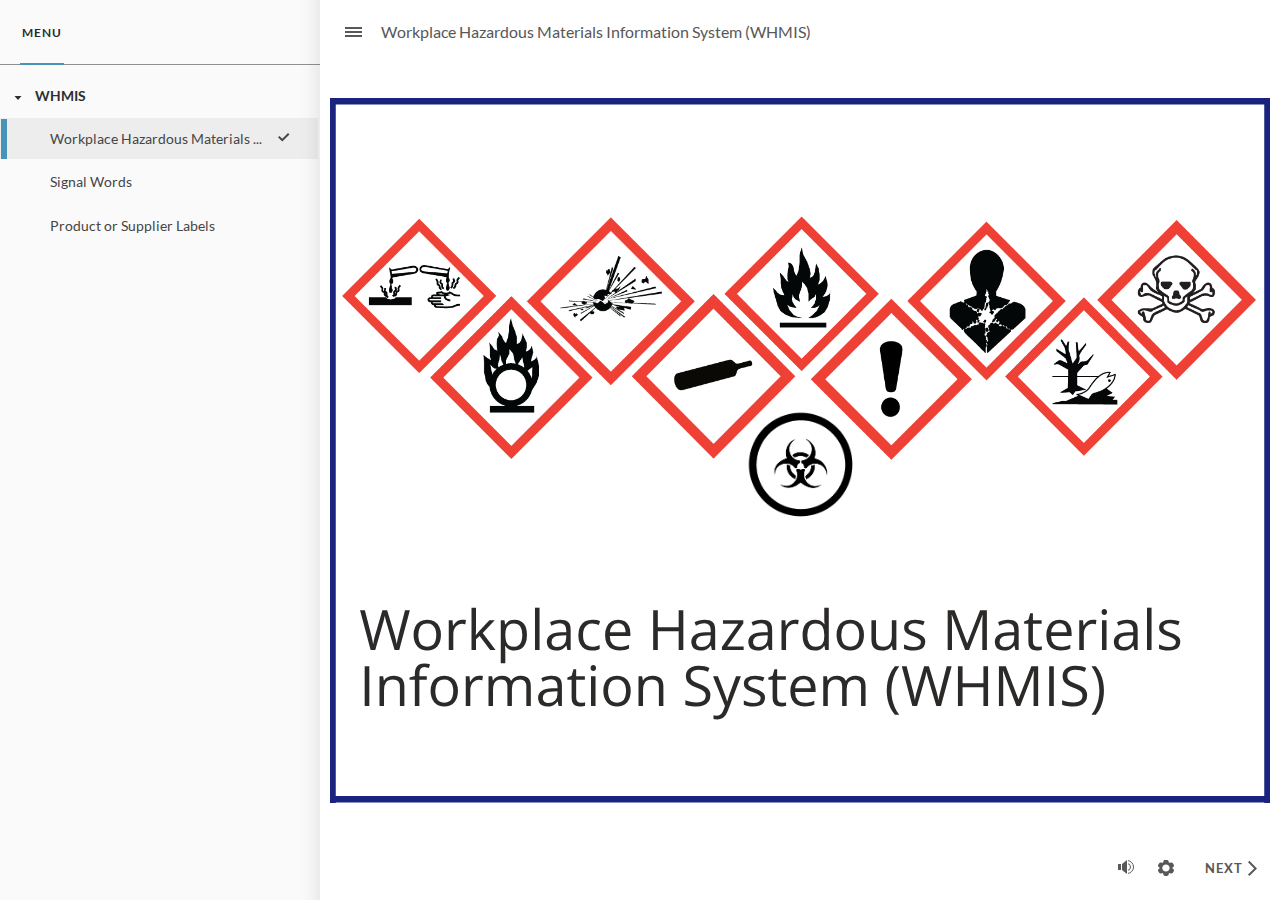
==== commit fad9d7ee: "Correct bad push" ====
--- a/index.html
+++ b/index.html
@@ -4,7 +4,7 @@
   <meta charset="utf-8">
   <!-- Created using Storyline 360 x64 - http://www.articulate.com  -->
   <!-- version: 3.90.32893.0 -->
-  <title>Decision Making in Leadership</title>
+  <title>Workplace Hazardous Materials Information System (WHMIS)</title>
   <meta http-equiv="x-ua-compatible" content="IE=edge"/>
   <meta name="viewport" content="width=device-width,initial-scale=1,user-scalable=no,shrink-to-fit=no,minimal-ui"/>
   <meta name="apple-mobile-web-app-capable" content="yes"/>
@@ -35,9 +35,9 @@
       productChannel: 'stable',
       publishSource: 'storyline',
       aid: 'aid|f736c54e-aaff-4381-aeaa-d3088aadd801',
-      cid: '1b842025-2446-4b0e-821f-c59495682ac9',
+      cid: 'cfed73c6-af5f-440a-8f30-edc83b256d4b',
       playerVersion: '3.90.32893.0',
-      publishTimestamp: '2024-08-10T23:24:56.3352626Z',
+      publishTimestamp: '2024-08-24T03:44:33.5628148Z',
       maxIosVideoElements: 10,
       connectionSettings: { message: 'You%20are%20offline.%20Trying%20to%20reconnect...', useDarkTheme: true, mode: 'disabled' },
       hasFeature: function(feature) {
@@ -142,7 +142,7 @@
   </script>
 
   <div class="mobile-load-title-overlay" style="display: none">
-    <div class="mobile-load-title">Decision Making in Leadership</div>
+    <div class="mobile-load-title">Workplace Hazardous Materials Information System (WHMIS)</div>
   </div>
 
   <div class="mobile-chrome-warning"></div>
--- a/html5/data/css/output.min.css
+++ b/html5/data/css/output.min.css
@@ -1,143 +1,191 @@
 @font-face {
-  font-family: 'LatoBold Charset1_ BoldC9734A24';
+  font-family: 'LatoBold Charset1_ Bold203F63F8';
   src: url('[data-uri]');
   font-style: normal;
   font-weight: normal;
 }
 @font-face {
-  font-family: 'Lato Charset1_ 6N2xPAdk33D9E3E8';
+  font-family: 'Lato Charset1_ 6E8DKXjb1D07C6AA';
   src: url('[data-uri]');
   font-style: normal;
   font-weight: normal;
 }
 @font-face {
-  font-family: 'Open Sans Charset1_ 6DQ9A787F08';
-  src: url('[data-uri]');
-  font-style: normal;
-  font-weight: normal;
-}
-@font-face {
-  font-family: 'Open Sans SemiBold BoldFB4260C0';
-  src: url('[data-uri]');
-  font-style: normal;
-  font-weight: normal;
-}
-@font-face {
-  font-family: 'Open SansBold CharsBoldFCAA1B96';
-  src: url('[data-uri]');
+  font-family: 'Open Sans Charset1_ 5su3F11F264';
+  src: url('[data-uri]');
+  font-style: normal;
+  font-weight: normal;
+}
+@font-face {
+  font-family: 'Open Sans SemiBold Bold9D2ACDC7';
+  src: url('[data-uri]');
+  font-style: normal;
+  font-weight: normal;
+}
+@font-face {
+  font-family: 'Open Sans ExtraBoldBoldA208FA1A';
+  src: url('[data-uri]');
+  font-style: normal;
+  font-weight: normal;
+}
+@font-face {
+  font-family: 'Open SansBold CharsBold2F31B816';
+  src: url('[data-uri]');
+  font-style: normal;
+  font-weight: normal;
+}
+@font-face {
+  font-family: 'Uniform 4 Charset1_ 5utA25A6A05';
+  src: url('[data-uri]');
+  font-style: normal;
+  font-weight: normal;
+}
+@font-face {
+  font-family: 'Uniform 5 Charset1_ 6kMB3A1A4D5';
+  src: url('[data-uri]');
+  font-style: normal;
+  font-weight: normal;
+}
+@font-face {
+  font-family: 'Uniform 5Bold CharsBold3BAA21DC';
+  src: url('[data-uri]');
   font-style: normal;
   font-weight: normal;
 }
 @font-face {
   font-family: 'Open Sans Charset0_v9TY33EDE6F2';
-  src: url('[data-uri]');
+  src: url('[data-uri]');
   font-style: normal;
   font-weight: normal;
 }
 @font-face {
   font-family: 'Open Sans SemiBold Bold00AC2607';
-  src: url('[data-uri]');
+  src: url('[data-uri]');
+  font-style: normal;
+  font-weight: normal;
+}
+@font-face {
+  font-family: 'Open Sans ExtraBoldBold36D99F68';
+  src: url('[data-uri]');
   font-style: normal;
   font-weight: normal;
 }
 @font-face {
   font-family: 'Open SansBold CharsBoldE47A47C6';
-  src: url('[data-uri]